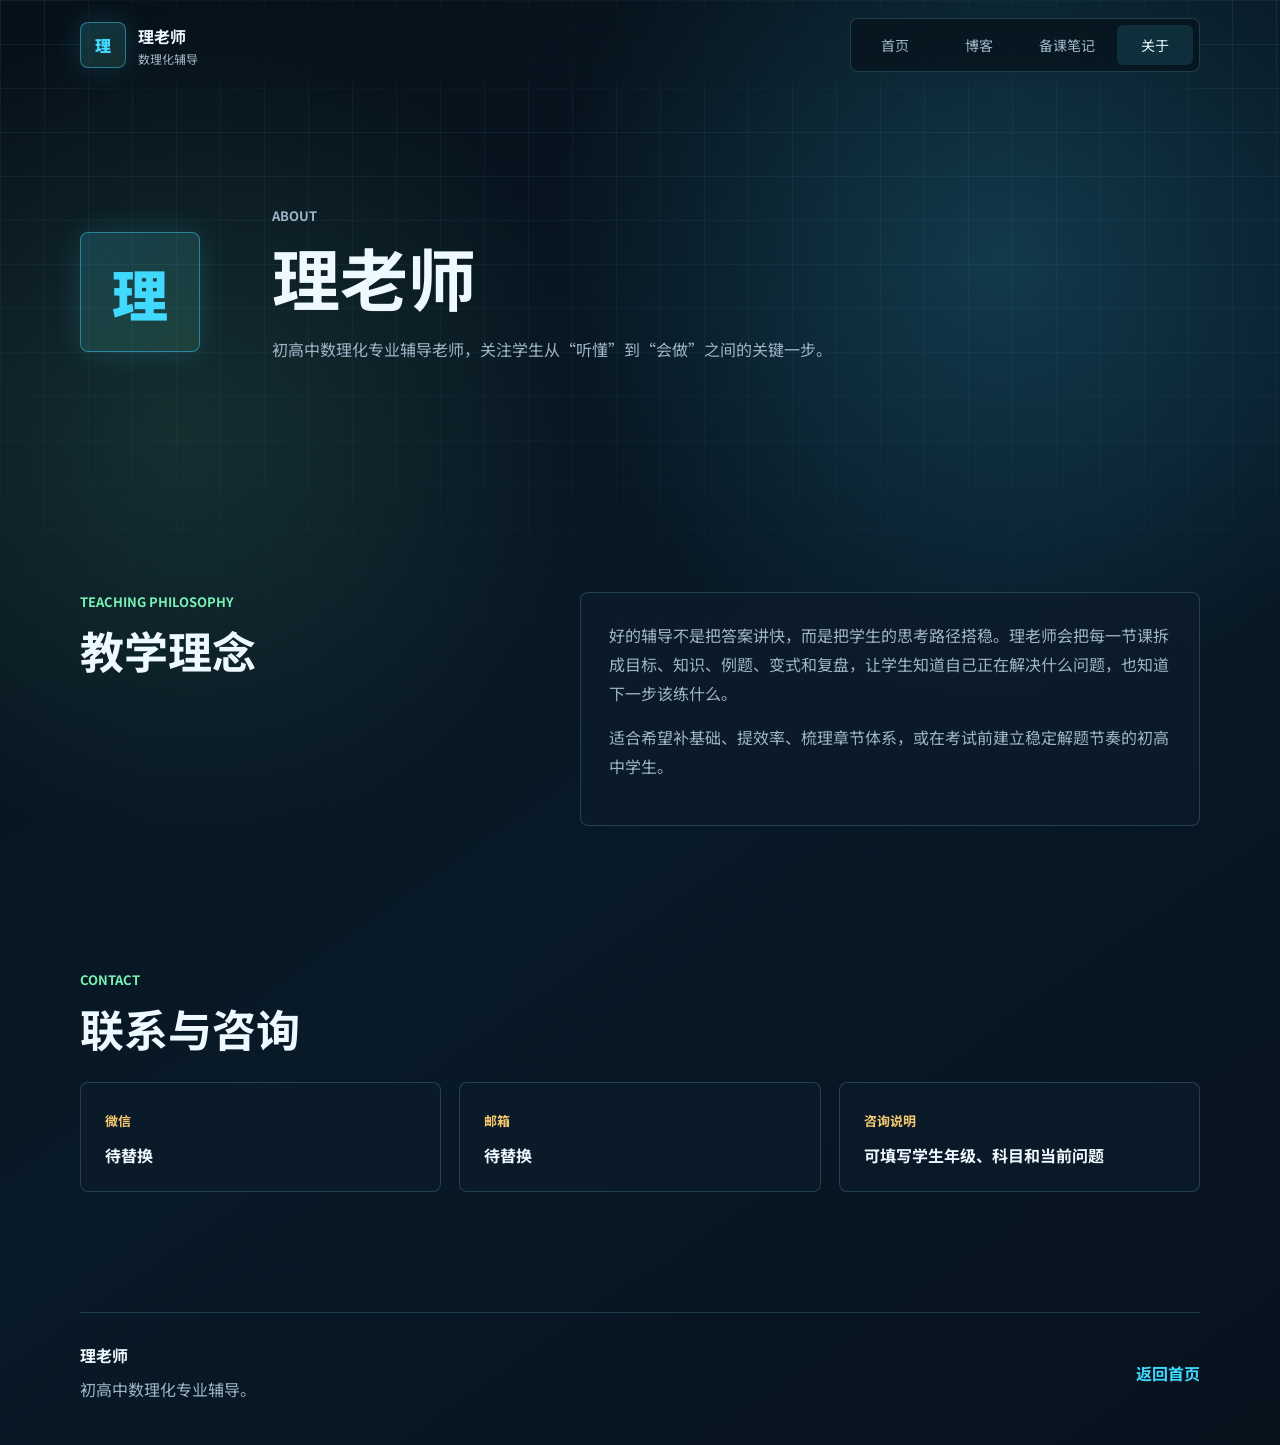
==== about.html @ 70233fdd "move pages to root Commit to master Push origin" ====
<!DOCTYPE html>
<html lang="zh-CN">
<head>
  <meta charset="UTF-8">
  <meta name="viewport" content="width=device-width, initial-scale=1.0">
  <meta name="description" content="关于理老师：初高中数理化专业辅导老师，注重知识体系、思维训练与复盘反馈。">
  <title>关于 | 理老师</title>
  <link rel="preconnect" href="https://fonts.googleapis.com">
  <link rel="preconnect" href="https://fonts.gstatic.com" crossorigin>
  <link href="https://fonts.googleapis.com/css2?family=Noto+Sans+SC:wght@400;500;700;900&display=swap" rel="stylesheet">
  <link rel="stylesheet" href="styles.css">
</head>
<body>
  <div class="site-shell">
    <header class="site-header">
      <a class="brand" href="index.html" aria-label="理老师首页">
        <span class="brand-mark">理</span>
        <span>
          <strong>理老师</strong>
          <small>数理化辅导</small>
        </span>
      </a>
      <button class="nav-toggle" type="button" aria-expanded="false" aria-label="打开导航">
        <span></span>
        <span></span>
      </button>
      <nav class="site-nav" aria-label="主导航">
        <a href="index.html">首页</a>
        <a href="blog.html">博客</a>
        <a href="projects.html">备课笔记</a>
        <a class="active" href="about.html">关于</a>
      </nav>
    </header>

    <main>
      <section class="about-hero">
        <div class="profile-mark" aria-label="理老师文字标识">理</div>
        <div>
          <p class="eyebrow">About</p>
          <h1>理老师</h1>
          <p>初高中数理化专业辅导老师，关注学生从“听懂”到“会做”之间的关键一步。</p>
        </div>
      </section>

      <section class="section split-section">
        <div>
          <p class="eyebrow">Teaching Philosophy</p>
          <h2>教学理念</h2>
        </div>
        <div class="text-panel">
          <p>好的辅导不是把答案讲快，而是把学生的思考路径搭稳。理老师会把每一节课拆成目标、知识、例题、变式和复盘，让学生知道自己正在解决什么问题，也知道下一步该练什么。</p>
          <p>适合希望补基础、提效率、梳理章节体系，或在考试前建立稳定解题节奏的初高中学生。</p>
        </div>
      </section>

      <section class="section">
        <div class="section-heading">
          <p class="eyebrow">Contact</p>
          <h2>联系与咨询</h2>
        </div>
        <div class="contact-grid">
          <div class="contact-card">
            <span>微信</span>
            <strong>待替换</strong>
          </div>
          <div class="contact-card">
            <span>邮箱</span>
            <strong>待替换</strong>
          </div>
          <div class="contact-card">
            <span>咨询说明</span>
            <strong>可填写学生年级、科目和当前问题</strong>
          </div>
        </div>
      </section>
    </main>

    <footer class="site-footer">
      <div>
        <strong>理老师</strong>
        <p>初高中数理化专业辅导。</p>
      </div>
      <a href="index.html">返回首页</a>
    </footer>
  </div>
  <script src="script.js"></script>
</body>
</html>
---- styles.css ----
:root {
  --bg: #061018;
  --panel: rgba(12, 28, 42, 0.78);
  --panel-strong: rgba(18, 42, 58, 0.92);
  --line: rgba(137, 214, 255, 0.2);
  --text: #edf8ff;
  --muted: #9fb4c5;
  --cyan: #42d9ff;
  --green: #78f2b4;
  --gold: #f2c76e;
  --shadow: 0 24px 80px rgba(0, 0, 0, 0.36);
}

* {
  box-sizing: border-box;
}

html {
  scroll-behavior: smooth;
}

body {
  margin: 0;
  min-height: 100vh;
  font-family: "Noto Sans SC", "Microsoft YaHei", sans-serif;
  color: var(--text);
  background:
    radial-gradient(circle at 78% 18%, rgba(66, 217, 255, 0.18), transparent 28rem),
    radial-gradient(circle at 14% 30%, rgba(120, 242, 180, 0.12), transparent 26rem),
    linear-gradient(145deg, #061018 0%, #081927 54%, #07121d 100%);
}

body::before {
  position: fixed;
  inset: 0;
  z-index: -1;
  content: "";
  background-image:
    linear-gradient(rgba(137, 214, 255, 0.08) 1px, transparent 1px),
    linear-gradient(90deg, rgba(137, 214, 255, 0.08) 1px, transparent 1px);
  background-size: 44px 44px;
  mask-image: linear-gradient(to bottom, black, transparent 82%);
}

a {
  color: inherit;
  text-decoration: none;
}

.site-shell {
  width: min(1120px, calc(100% - 32px));
  margin: 0 auto;
}

.site-header {
  position: sticky;
  top: 0;
  z-index: 10;
  display: flex;
  align-items: center;
  justify-content: space-between;
  padding: 18px 0;
  backdrop-filter: blur(18px);
}

.brand {
  display: inline-flex;
  align-items: center;
  gap: 12px;
}

.brand-mark,
.profile-mark {
  display: grid;
  place-items: center;
  width: 46px;
  height: 46px;
  border: 1px solid rgba(66, 217, 255, 0.45);
  border-radius: 8px;
  color: var(--cyan);
  background: linear-gradient(145deg, rgba(66, 217, 255, 0.18), rgba(120, 242, 180, 0.12));
  box-shadow: 0 0 30px rgba(66, 217, 255, 0.16);
  font-weight: 900;
}

.brand strong,
.brand small {
  display: block;
}

.brand small {
  margin-top: 2px;
  color: var(--muted);
  font-size: 12px;
}

.site-nav {
  display: flex;
  gap: 8px;
  padding: 6px;
  border: 1px solid var(--line);
  border-radius: 8px;
  background: rgba(6, 16, 24, 0.66);
}

.site-nav a {
  min-width: 76px;
  padding: 10px 14px;
  border-radius: 6px;
  color: var(--muted);
  font-size: 14px;
  text-align: center;
  transition: 0.2s ease;
}

.site-nav a:hover,
.site-nav a.active {
  color: var(--text);
  background: rgba(66, 217, 255, 0.12);
}

.nav-toggle {
  display: none;
  width: 44px;
  height: 44px;
  border: 1px solid var(--line);
  border-radius: 8px;
  background: rgba(6, 16, 24, 0.66);
}

.nav-toggle span {
  display: block;
  width: 20px;
  height: 2px;
  margin: 5px auto;
  background: var(--text);
}

.hero,
.page-hero,
.about-hero {
  min-height: calc(100vh - 96px);
  display: grid;
  align-items: center;
  gap: 42px;
  padding: 54px 0 80px;
}

.hero {
  grid-template-columns: minmax(0, 1.08fr) minmax(320px, 0.92fr);
}

.page-hero {
  min-height: 420px;
  max-width: 760px;
}

.about-hero {
  grid-template-columns: 150px minmax(0, 1fr);
  min-height: 430px;
}

.project-hero {
  max-width: 820px;
}

.eyebrow {
  margin: 0 0 14px;
  color: var(--green);
  font-size: 13px;
  font-weight: 700;
  letter-spacing: 0;
  text-transform: uppercase;
}

h1,
h2,
h3,
p {
  margin-top: 0;
}

h1 {
  max-width: 760px;
  margin-bottom: 22px;
  font-size: clamp(42px, 7vw, 82px);
  line-height: 1.06;
  letter-spacing: 0;
}

.page-hero h1,
.about-hero h1 {
  font-size: clamp(38px, 6vw, 68px);
}

h2 {
  margin-bottom: 18px;
  font-size: clamp(28px, 4vw, 44px);
  line-height: 1.15;
}

h3 {
  margin-bottom: 12px;
  font-size: 22px;
}

.hero-text,
.page-hero p,
.about-hero p,
.muted,
.feature-card p,
.article-card p,
.timeline p,
.text-panel p,
.site-footer p {
  color: var(--muted);
  line-height: 1.8;
}

.hero-text {
  max-width: 660px;
  font-size: 18px;
}

.hero-actions {
  display: flex;
  flex-wrap: wrap;
  gap: 14px;
  margin-top: 34px;
}

.button {
  display: inline-flex;
  align-items: center;
  justify-content: center;
  min-height: 48px;
  padding: 0 20px;
  border: 1px solid var(--line);
  border-radius: 8px;
  font-weight: 700;
  transition: transform 0.2s ease, border-color 0.2s ease, background 0.2s ease;
}

.button:hover,
.article-card:hover,
.feature-card:hover,
.contact-card:hover {
  transform: translateY(-3px);
}

.button.primary {
  border-color: transparent;
  color: #031018;
  background: linear-gradient(135deg, var(--cyan), var(--green));
}

.button.ghost {
  background: rgba(255, 255, 255, 0.04);
}

.hero-panel {
  position: relative;
  min-height: 430px;
  padding: 28px;
  border: 1px solid var(--line);
  border-radius: 8px;
  overflow: hidden;
  background: linear-gradient(160deg, rgba(12, 28, 42, 0.86), rgba(6, 16, 24, 0.54));
  box-shadow: var(--shadow);
}

.hero-panel::before {
  position: absolute;
  inset: 42px;
  content: "";
  border: 1px solid rgba(66, 217, 255, 0.24);
  border-radius: 50%;
  animation: rotate-slow 18s linear infinite;
}

.hero-panel::after {
  position: absolute;
  inset: 106px;
  content: "";
  border: 1px dashed rgba(120, 242, 180, 0.28);
  border-radius: 50%;
  animation: rotate-slow 24s linear infinite reverse;
}

.orbit-card {
  position: relative;
  z-index: 1;
  max-width: 310px;
  padding: 22px;
  border: 1px solid rgba(66, 217, 255, 0.28);
  border-radius: 8px;
  background: rgba(6, 16, 24, 0.84);
}

.orbit-card p {
  margin-bottom: 10px;
  color: var(--green);
  font-size: 12px;
  font-weight: 700;
}

.signal-dot {
  display: inline-block;
  width: 10px;
  height: 10px;
  margin-bottom: 28px;
  border-radius: 50%;
  background: var(--green);
  box-shadow: 0 0 24px var(--green);
}

.metric-grid {
  position: absolute;
  right: 28px;
  bottom: 28px;
  z-index: 1;
  display: grid;
  grid-template-columns: repeat(3, 1fr);
  gap: 10px;
  width: calc(100% - 56px);
}

.metric-grid div,
.feature-card,
.article-card,
.contact-card,
.text-panel,
.timeline div {
  border: 1px solid var(--line);
  border-radius: 8px;
  background: var(--panel);
}

.metric-grid div {
  padding: 18px 12px;
  text-align: center;
}

.metric-grid strong {
  display: block;
  color: var(--cyan);
  font-size: 30px;
}

.metric-grid span {
  color: var(--muted);
  font-size: 13px;
}

.section {
  padding: 72px 0;
}

.section-heading {
  max-width: 640px;
  margin-bottom: 28px;
}

.feature-grid,
.article-grid,
.contact-grid {
  display: grid;
  grid-template-columns: repeat(3, 1fr);
  gap: 18px;
}

.feature-card,
.article-card,
.contact-card {
  padding: 24px;
  transition: transform 0.2s ease, border-color 0.2s ease;
}

.feature-card span,
.article-meta span,
.contact-card span,
.timeline span {
  color: var(--gold);
  font-size: 13px;
  font-weight: 700;
}

.split-section {
  display: grid;
  grid-template-columns: 0.85fr 1.15fr;
  gap: 42px;
  align-items: start;
}

.article-list {
  display: grid;
  gap: 12px;
}

.article-row {
  display: flex;
  align-items: center;
  gap: 16px;
  min-height: 72px;
  padding: 18px 20px;
  border: 1px solid var(--line);
  border-radius: 8px;
  background: var(--panel);
}

.article-row span {
  flex: 0 0 auto;
  min-width: 48px;
  color: var(--green);
  font-size: 14px;
  font-weight: 700;
}

.article-card {
  min-height: 280px;
  display: flex;
  flex-direction: column;
}

.article-meta {
  display: flex;
  justify-content: space-between;
  gap: 16px;
  margin-bottom: 28px;
  color: var(--muted);
  font-size: 13px;
}

.article-card h2 {
  font-size: 26px;
}

.article-card a {
  margin-top: auto;
  color: var(--cyan);
  font-weight: 700;
}

.timeline {
  display: grid;
  gap: 14px;
}

.timeline div {
  padding: 22px;
}

.timeline strong {
  display: block;
  margin: 8px 0;
  font-size: 20px;
}

.profile-mark {
  width: 120px;
  height: 120px;
  font-size: 56px;
}

.text-panel {
  padding: 28px;
}

.contact-grid {
  grid-template-columns: repeat(3, minmax(0, 1fr));
}

.contact-card strong {
  display: block;
  margin-top: 12px;
  line-height: 1.5;
}

.site-footer {
  display: flex;
  align-items: center;
  justify-content: space-between;
  gap: 20px;
  margin-top: 48px;
  padding: 30px 0 42px;
  border-top: 1px solid var(--line);
}

.site-footer p {
  margin: 8px 0 0;
}

.site-footer a {
  color: var(--cyan);
  font-weight: 700;
}

@keyframes rotate-slow {
  to {
    transform: rotate(360deg);
  }
}

@media (max-width: 860px) {
  .site-shell {
    width: min(100% - 24px, 720px);
  }

  .nav-toggle {
    display: block;
  }

  .site-nav {
    position: absolute;
    top: 76px;
    right: 0;
    left: 0;
    display: none;
    grid-template-columns: 1fr;
    padding: 10px;
  }

  .site-nav.open {
    display: grid;
  }

  .site-nav a {
    min-width: 0;
  }

  .hero,
  .split-section,
  .about-hero {
    grid-template-columns: 1fr;
  }

  .hero,
  .page-hero,
  .about-hero {
    min-height: auto;
    padding: 42px 0 60px;
  }

  .hero-panel {
    min-height: 360px;
  }

  .feature-grid,
  .article-grid,
  .contact-grid {
    grid-template-columns: 1fr;
  }

  .profile-mark {
    width: 96px;
    height: 96px;
    font-size: 44px;
  }
}

@media (max-width: 520px) {
  h1 {
    font-size: 40px;
  }

  .brand small {
    display: none;
  }

  .hero-actions,
  .site-footer {
    align-items: stretch;
    flex-direction: column;
  }

  .metric-grid {
    grid-template-columns: 1fr;
  }

  .hero-panel {
    min-height: 460px;
  }

  .article-row {
    align-items: flex-start;
    flex-direction: column;
  }
}
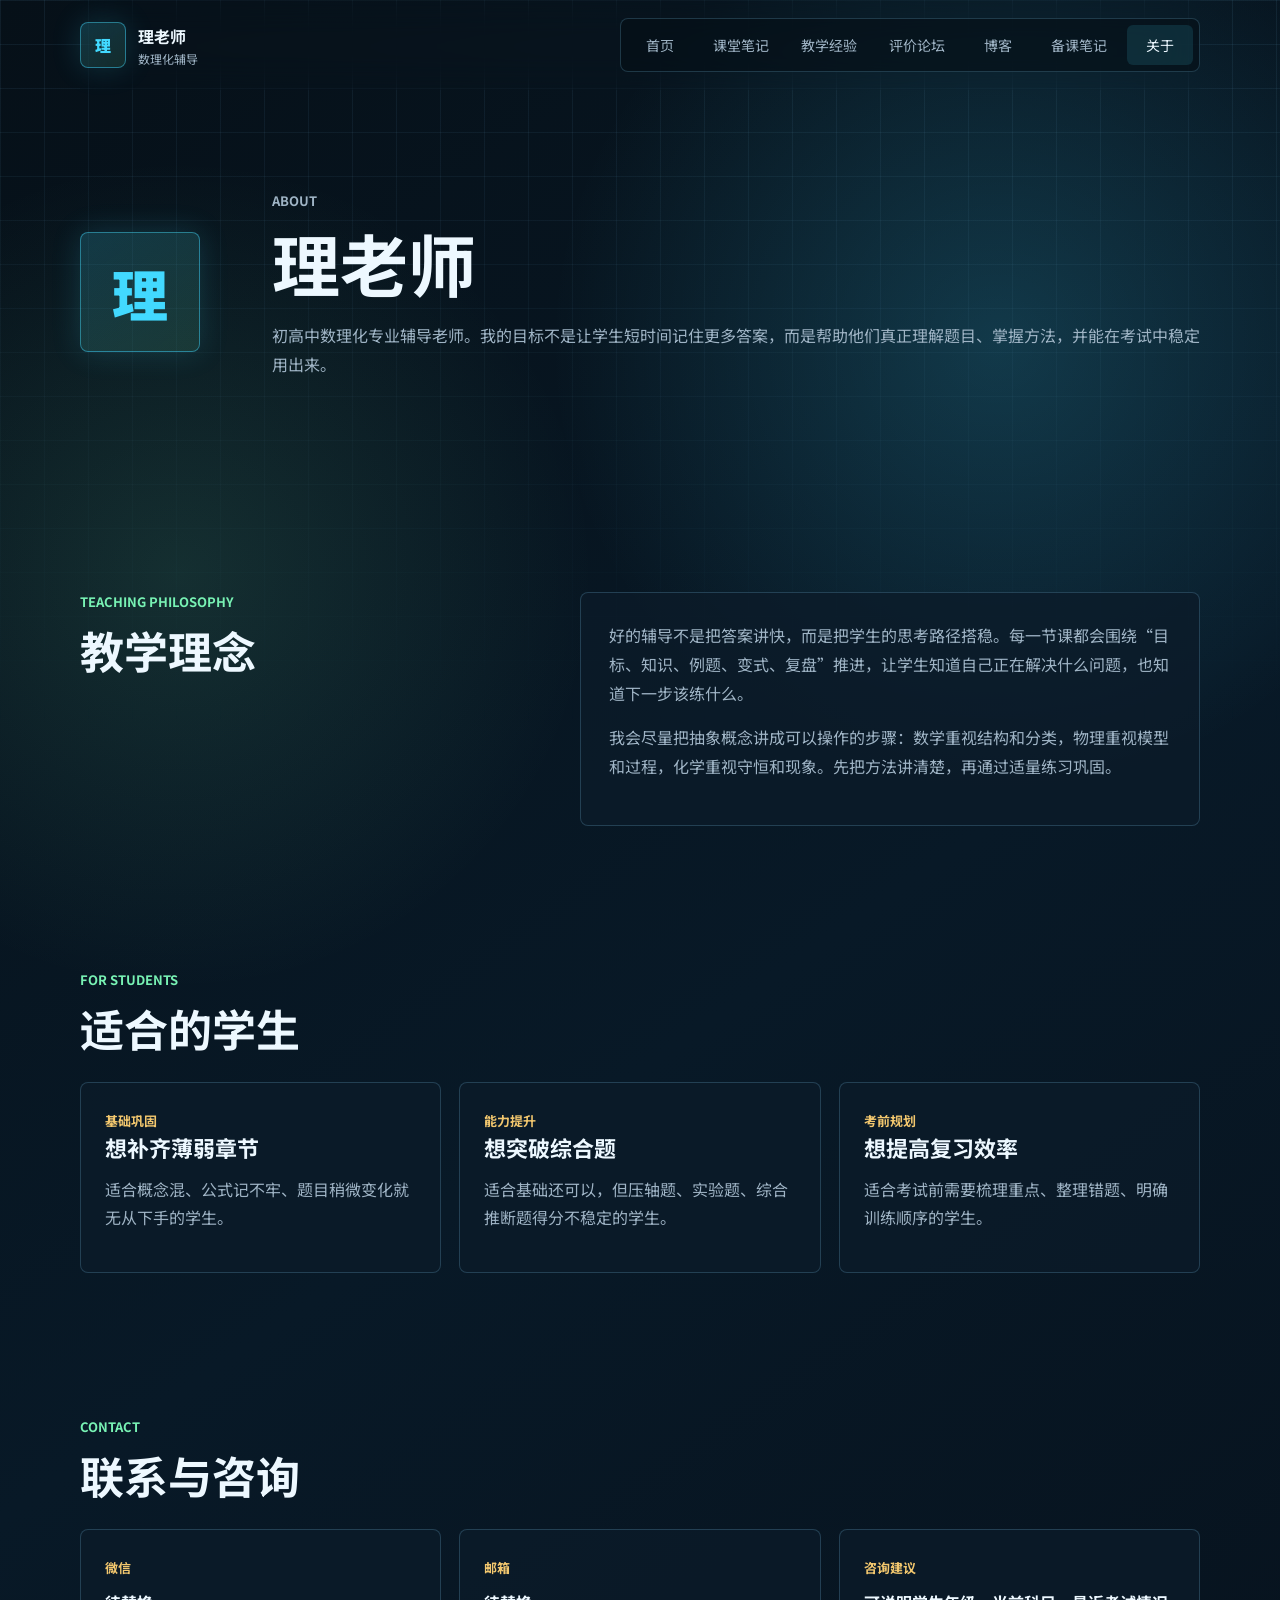
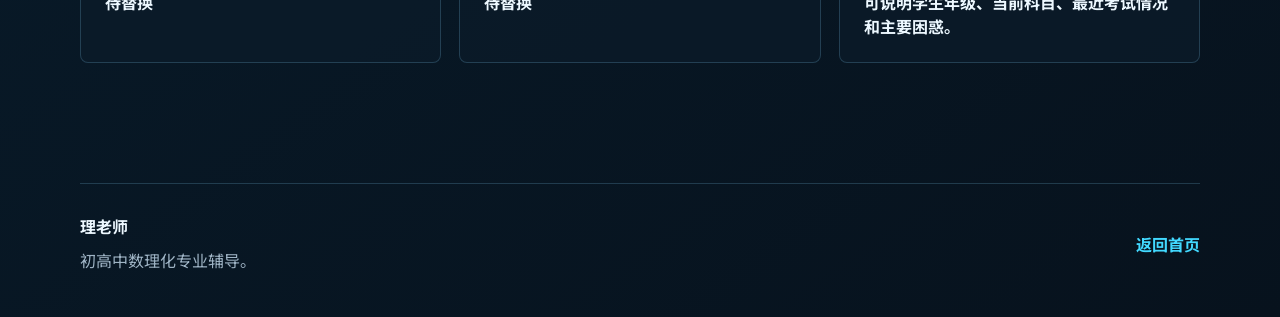
==== commit be6f4976: "更新网页内容" ====
--- a/about.html
+++ b/about.html
@@ -26,6 +26,9 @@
       </button>
       <nav class="site-nav" aria-label="主导航">
         <a href="index.html">首页</a>
+        <a href="notes.html">课堂笔记</a>
+        <a href="experience.html">教学经验</a>
+        <a href="community.html">评价论坛</a>
         <a href="blog.html">博客</a>
         <a href="projects.html">备课笔记</a>
         <a class="active" href="about.html">关于</a>
@@ -38,7 +41,7 @@
         <div>
           <p class="eyebrow">About</p>
           <h1>理老师</h1>
-          <p>初高中数理化专业辅导老师，关注学生从“听懂”到“会做”之间的关键一步。</p>
+          <p>初高中数理化专业辅导老师。我的目标不是让学生短时间记住更多答案，而是帮助他们真正理解题目、掌握方法，并能在考试中稳定用出来。</p>
         </div>
       </section>
 
@@ -48,8 +51,32 @@
           <h2>教学理念</h2>
         </div>
         <div class="text-panel">
-          <p>好的辅导不是把答案讲快，而是把学生的思考路径搭稳。理老师会把每一节课拆成目标、知识、例题、变式和复盘，让学生知道自己正在解决什么问题，也知道下一步该练什么。</p>
-          <p>适合希望补基础、提效率、梳理章节体系，或在考试前建立稳定解题节奏的初高中学生。</p>
+          <p>好的辅导不是把答案讲快，而是把学生的思考路径搭稳。每一节课都会围绕“目标、知识、例题、变式、复盘”推进，让学生知道自己正在解决什么问题，也知道下一步该练什么。</p>
+          <p>我会尽量把抽象概念讲成可以操作的步骤：数学重视结构和分类，物理重视模型和过程，化学重视守恒和现象。先把方法讲清楚，再通过适量练习巩固。</p>
+        </div>
+      </section>
+
+      <section class="section">
+        <div class="section-heading">
+          <p class="eyebrow">For Students</p>
+          <h2>适合的学生</h2>
+        </div>
+        <div class="feature-grid">
+          <article class="feature-card">
+            <span>基础巩固</span>
+            <h3>想补齐薄弱章节</h3>
+            <p>适合概念混、公式记不牢、题目稍微变化就无从下手的学生。</p>
+          </article>
+          <article class="feature-card">
+            <span>能力提升</span>
+            <h3>想突破综合题</h3>
+            <p>适合基础还可以，但压轴题、实验题、综合推断题得分不稳定的学生。</p>
+          </article>
+          <article class="feature-card">
+            <span>考前规划</span>
+            <h3>想提高复习效率</h3>
+            <p>适合考试前需要梳理重点、整理错题、明确训练顺序的学生。</p>
+          </article>
         </div>
       </section>
 
@@ -68,8 +95,8 @@
             <strong>待替换</strong>
           </div>
           <div class="contact-card">
-            <span>咨询说明</span>
-            <strong>可填写学生年级、科目和当前问题</strong>
+            <span>咨询建议</span>
+            <strong>可说明学生年级、当前科目、最近考试情况和主要困惑。</strong>
           </div>
         </div>
       </section>
--- a/styles.css
+++ b/styles.css
@@ -104,8 +104,8 @@
 }
 
 .site-nav a {
-  min-width: 76px;
-  padding: 10px 14px;
+  min-width: 66px;
+  padding: 10px 12px;
   border-radius: 6px;
   color: var(--muted);
   font-size: 14px;
@@ -244,7 +244,10 @@
 .button:hover,
 .article-card:hover,
 .feature-card:hover,
-.contact-card:hover {
+.contact-card:hover,
+.note-preview-card:hover,
+.review-grid article:hover,
+.experience-grid article:hover {
   transform: translateY(-3px);
 }
 
@@ -330,7 +333,10 @@
 .article-card,
 .contact-card,
 .text-panel,
-.timeline div {
+.timeline div,
+.process-card,
+.note-layout div,
+.tag-cloud span {
   border: 1px solid var(--line);
   border-radius: 8px;
   background: var(--panel);
@@ -361,9 +367,166 @@
   margin-bottom: 28px;
 }
 
+.cinema-section {
+  display: grid;
+  grid-template-columns: 0.82fr 1.18fr;
+  gap: 34px;
+  align-items: center;
+}
+
+.lesson-video {
+  position: relative;
+  min-height: 390px;
+  overflow: hidden;
+  border: 1px solid rgba(66, 217, 255, 0.32);
+  border-radius: 8px;
+  background:
+    radial-gradient(circle at 18% 20%, rgba(120, 242, 180, 0.16), transparent 18rem),
+    linear-gradient(135deg, rgba(7, 20, 31, 0.96), rgba(11, 34, 50, 0.88));
+  box-shadow: var(--shadow);
+}
+
+.lesson-video::before {
+  position: absolute;
+  inset: 62px 34px 92px;
+  content: "";
+  border: 1px solid rgba(137, 214, 255, 0.22);
+  background-image:
+    linear-gradient(rgba(66, 217, 255, 0.12) 1px, transparent 1px),
+    linear-gradient(90deg, rgba(66, 217, 255, 0.12) 1px, transparent 1px);
+  background-size: 30px 30px;
+  transform: perspective(500px) rotateX(58deg);
+  transform-origin: center bottom;
+}
+
+.lesson-video::after {
+  position: absolute;
+  inset: 0;
+  content: "";
+  background: linear-gradient(120deg, transparent 0%, rgba(66, 217, 255, 0.18) 45%, transparent 62%);
+  transform: translateX(-100%);
+  animation: light-sweep 5s ease-in-out infinite;
+}
+
+.video-topbar {
+  position: relative;
+  z-index: 1;
+  display: flex;
+  align-items: center;
+  gap: 8px;
+  padding: 16px 18px;
+  border-bottom: 1px solid var(--line);
+  background: rgba(6, 16, 24, 0.68);
+}
+
+.video-topbar span {
+  width: 10px;
+  height: 10px;
+  border-radius: 50%;
+  background: var(--cyan);
+}
+
+.video-topbar span:nth-child(2) {
+  background: var(--green);
+}
+
+.video-topbar span:nth-child(3) {
+  background: var(--gold);
+}
+
+.video-topbar strong {
+  margin-left: 8px;
+  color: var(--muted);
+  font-size: 13px;
+}
+
+.formula-stream b {
+  position: absolute;
+  z-index: 1;
+  color: rgba(237, 248, 255, 0.88);
+  font-size: clamp(18px, 3vw, 32px);
+  text-shadow: 0 0 20px rgba(66, 217, 255, 0.42);
+  animation: float-formula 7s ease-in-out infinite;
+}
+
+.formula-stream b:nth-child(1) {
+  top: 108px;
+  left: 48px;
+}
+
+.formula-stream b:nth-child(2) {
+  top: 178px;
+  right: 74px;
+  animation-delay: -1.5s;
+}
+
+.formula-stream b:nth-child(3) {
+  bottom: 118px;
+  left: 96px;
+  animation-delay: -3s;
+}
+
+.formula-stream b:nth-child(4) {
+  right: 46px;
+  bottom: 154px;
+  animation-delay: -4.5s;
+}
+
+.scan-line {
+  position: absolute;
+  z-index: 1;
+  left: 0;
+  right: 0;
+  top: 96px;
+  height: 2px;
+  background: linear-gradient(90deg, transparent, var(--green), transparent);
+  box-shadow: 0 0 28px rgba(120, 242, 180, 0.7);
+  animation: scan-board 4.2s ease-in-out infinite;
+}
+
+.video-caption {
+  position: absolute;
+  right: 18px;
+  bottom: 18px;
+  left: 18px;
+  z-index: 2;
+  padding: 18px;
+  border: 1px solid var(--line);
+  border-radius: 8px;
+  background: rgba(6, 16, 24, 0.82);
+  backdrop-filter: blur(14px);
+}
+
+.video-caption span,
+.trust-grid span,
+.note-preview-card span,
+.forum-post span,
+.review-grid .stars,
+.experience-grid span {
+  color: var(--green);
+  font-size: 13px;
+  font-weight: 700;
+}
+
+.video-caption strong {
+  display: block;
+  margin: 8px 0;
+  font-size: 22px;
+}
+
+.video-caption p {
+  margin-bottom: 0;
+  color: var(--muted);
+  line-height: 1.7;
+}
+
 .feature-grid,
 .article-grid,
-.contact-grid {
+.contact-grid,
+.process-grid,
+.note-preview-grid,
+.review-grid,
+.experience-grid {
   display: grid;
   grid-template-columns: repeat(3, 1fr);
   gap: 18px;
@@ -371,18 +534,92 @@
 
 .feature-card,
 .article-card,
-.contact-card {
+.contact-card,
+.process-card,
+.note-preview-card,
+.review-grid article,
+.experience-grid article,
+.forum-post,
+.forum-form,
+.lesson-note,
+.faq-list details {
   padding: 24px;
   transition: transform 0.2s ease, border-color 0.2s ease;
+}
+
+.note-preview-card,
+.review-grid article,
+.experience-grid article,
+.forum-post,
+.forum-form,
+.lesson-note,
+.faq-list details,
+.reader-tabs {
+  border: 1px solid var(--line);
+  border-radius: 8px;
+  background: var(--panel);
 }
 
 .feature-card span,
 .article-meta span,
 .contact-card span,
-.timeline span {
+.timeline span,
+.process-card span,
+.note-layout span {
   color: var(--gold);
   font-size: 13px;
   font-weight: 700;
+}
+
+.process-grid {
+  grid-template-columns: repeat(4, 1fr);
+}
+
+.experience-grid {
+  grid-template-columns: repeat(4, 1fr);
+}
+
+.experience-grid article:nth-child(7) {
+  grid-column: span 2;
+}
+
+.process-card strong {
+  display: block;
+  margin: 12px 0 10px;
+  font-size: 20px;
+}
+
+.process-card p,
+.note-layout p,
+.note-preview-card p,
+.review-grid p,
+.experience-grid p,
+.forum-post p,
+.faq-list p {
+  margin-bottom: 0;
+  color: var(--muted);
+  line-height: 1.75;
+}
+
+.note-preview-card strong,
+.trust-grid strong,
+.experience-grid strong,
+.forum-post strong {
+  display: block;
+  margin: 10px 0;
+  font-size: 20px;
+}
+
+.trust-grid {
+  display: grid;
+  gap: 14px;
+}
+
+.trust-grid a {
+  padding: 22px;
+  border: 1px solid var(--line);
+  border-radius: 8px;
+  background: var(--panel);
 }
 
 .split-section {
@@ -422,6 +659,18 @@
   flex-direction: column;
 }
 
+.article-grid.expanded .article-card {
+  min-height: 430px;
+}
+
+.article-grid.expanded .article-card h2 {
+  min-height: 64px;
+}
+
+.article-grid.expanded .article-card p + p {
+  margin-top: 8px;
+}
+
 .article-meta {
   display: flex;
   justify-content: space-between;
@@ -474,6 +723,174 @@
   display: block;
   margin-top: 12px;
   line-height: 1.5;
+}
+
+.note-reader {
+  display: grid;
+  gap: 18px;
+  padding-bottom: 72px;
+}
+
+.reader-tabs {
+  display: flex;
+  flex-wrap: wrap;
+  gap: 10px;
+  padding: 10px;
+}
+
+.tab-button {
+  min-height: 44px;
+  padding: 0 18px;
+  border: 1px solid transparent;
+  border-radius: 6px;
+  color: var(--muted);
+  background: transparent;
+  font: inherit;
+  font-weight: 700;
+  cursor: pointer;
+}
+
+.tab-button.active,
+.tab-button:hover {
+  color: var(--text);
+  border-color: var(--line);
+  background: rgba(66, 217, 255, 0.12);
+}
+
+.lesson-note {
+  display: none;
+  overflow: hidden;
+  padding: 0;
+}
+
+.lesson-note.active {
+  display: block;
+  animation: note-in 0.35s ease;
+}
+
+.note-header {
+  padding: 30px;
+  border-bottom: 1px solid var(--line);
+  background: linear-gradient(135deg, rgba(66, 217, 255, 0.12), rgba(120, 242, 180, 0.08));
+}
+
+.note-header span {
+  color: var(--green);
+  font-weight: 700;
+}
+
+.note-header h2 {
+  margin: 12px 0;
+}
+
+.note-header p {
+  margin-bottom: 0;
+  color: var(--muted);
+  line-height: 1.8;
+}
+
+.note-body {
+  display: grid;
+  grid-template-columns: repeat(2, 1fr);
+  gap: 1px;
+  background: var(--line);
+}
+
+.note-body section {
+  padding: 26px;
+  background: rgba(6, 16, 24, 0.82);
+}
+
+.note-body h3 {
+  color: var(--cyan);
+}
+
+.note-body p {
+  margin-bottom: 0;
+  color: var(--muted);
+  line-height: 1.8;
+}
+
+.faq-list {
+  display: grid;
+  gap: 14px;
+}
+
+.faq-list summary {
+  cursor: pointer;
+  font-weight: 700;
+}
+
+.faq-list p {
+  margin-top: 12px;
+}
+
+.review-grid article {
+  min-height: 230px;
+}
+
+.review-grid strong {
+  display: block;
+  margin-top: 18px;
+  color: var(--text);
+}
+
+.forum-panel {
+  display: grid;
+  gap: 14px;
+}
+
+.forum-form {
+  display: grid;
+  gap: 12px;
+}
+
+.forum-form label {
+  color: var(--green);
+  font-weight: 700;
+}
+
+.forum-form textarea {
+  width: 100%;
+  resize: vertical;
+  border: 1px solid var(--line);
+  border-radius: 8px;
+  padding: 14px;
+  color: var(--text);
+  background: rgba(6, 16, 24, 0.82);
+  font: inherit;
+  line-height: 1.6;
+}
+
+.forum-form textarea:focus {
+  outline: 2px solid rgba(66, 217, 255, 0.4);
+  outline-offset: 2px;
+}
+
+.tag-cloud {
+  display: flex;
+  flex-wrap: wrap;
+  gap: 12px;
+}
+
+.tag-cloud span {
+  padding: 12px 16px;
+  color: var(--text);
+}
+
+.note-layout {
+  display: grid;
+  grid-template-columns: repeat(4, 1fr);
+  gap: 18px;
+}
+
+.note-layout div {
+  padding: 22px;
+}
+
+.note-layout span {
+  display: block;
+  margin-bottom: 12px;
 }
 
 .site-footer {
@@ -501,6 +918,46 @@
   }
 }
 
+@keyframes light-sweep {
+  0%, 35% {
+    transform: translateX(-100%);
+  }
+  65%, 100% {
+    transform: translateX(100%);
+  }
+}
+
+@keyframes float-formula {
+  0%, 100% {
+    transform: translateY(0) scale(1);
+    opacity: 0.72;
+  }
+  50% {
+    transform: translateY(-16px) scale(1.04);
+    opacity: 1;
+  }
+}
+
+@keyframes scan-board {
+  0%, 100% {
+    top: 86px;
+  }
+  50% {
+    top: 278px;
+  }
+}
+
+@keyframes note-in {
+  from {
+    opacity: 0;
+    transform: translateY(10px);
+  }
+  to {
+    opacity: 1;
+    transform: translateY(0);
+  }
+}
+
 @media (max-width: 860px) {
   .site-shell {
     width: min(100% - 24px, 720px);
@@ -530,7 +987,8 @@
 
   .hero,
   .split-section,
-  .about-hero {
+  .about-hero,
+  .cinema-section {
     grid-template-columns: 1fr;
   }
 
@@ -547,8 +1005,23 @@
 
   .feature-grid,
   .article-grid,
-  .contact-grid {
+  .contact-grid,
+  .process-grid,
+  .note-layout,
+  .note-preview-grid,
+  .review-grid,
+  .experience-grid,
+  .note-body {
     grid-template-columns: 1fr;
+  }
+
+  .experience-grid article:nth-child(7) {
+    grid-column: span 1;
+  }
+
+  .article-grid.expanded .article-card,
+  .article-grid.expanded .article-card h2 {
+    min-height: 0;
   }
 
   .profile-mark {
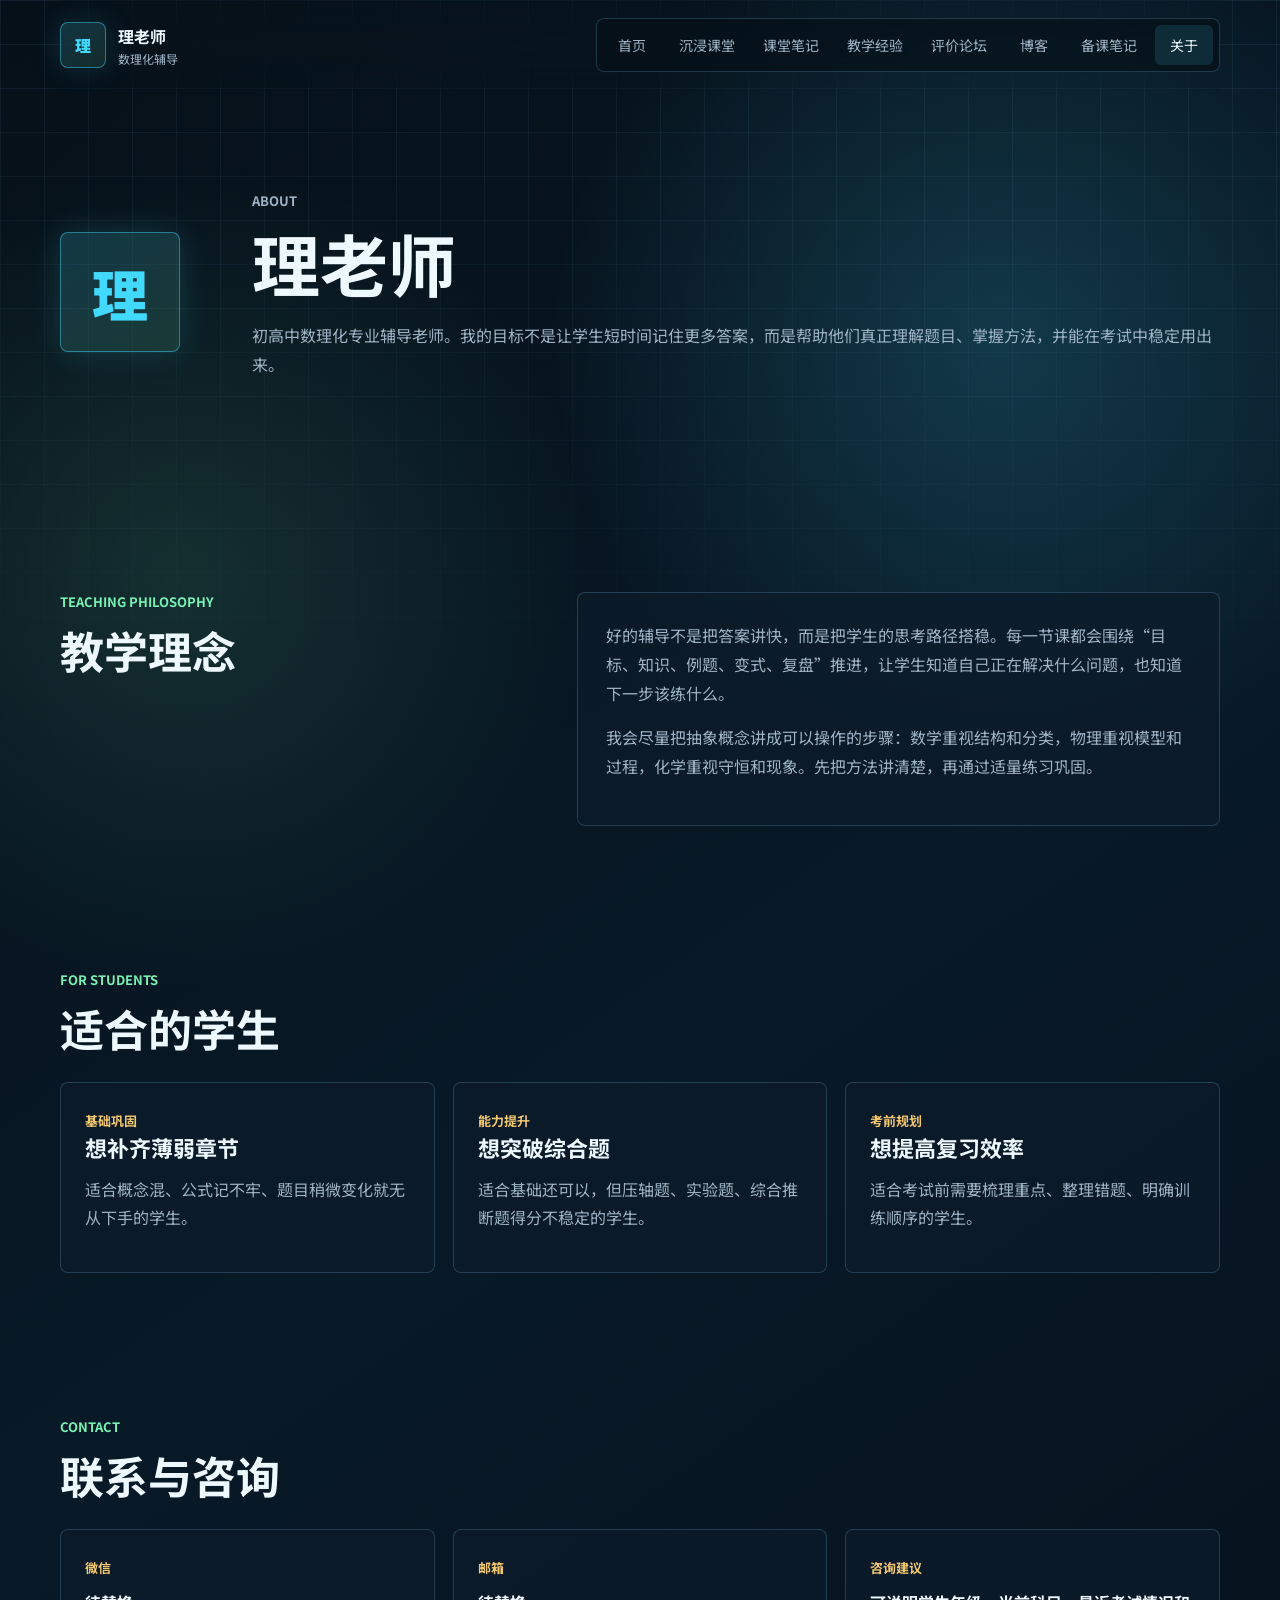
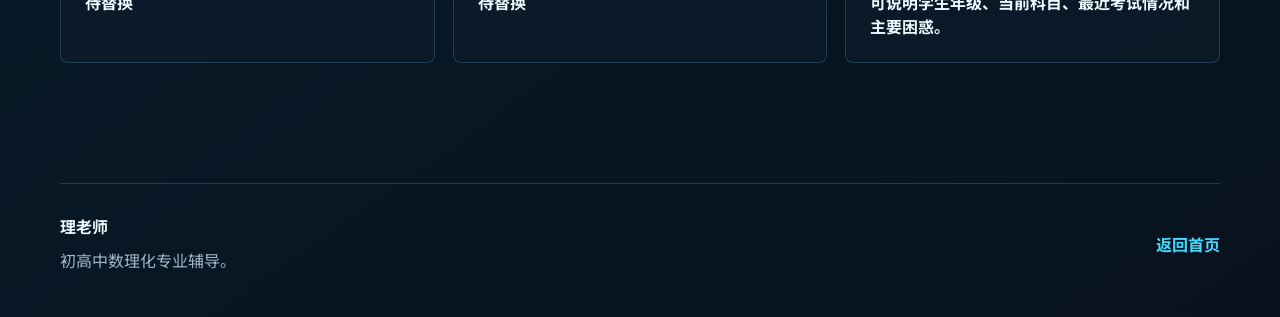
==== commit 59411ae0: "更新" ====
--- a/about.html
+++ b/about.html
@@ -26,6 +26,7 @@
       </button>
       <nav class="site-nav" aria-label="主导航">
         <a href="index.html">首页</a>
+        <a href="classroom.html">沉浸课堂</a>
         <a href="notes.html">课堂笔记</a>
         <a href="experience.html">教学经验</a>
         <a href="community.html">评价论坛</a>
--- a/styles.css
+++ b/styles.css
@@ -22,6 +22,7 @@
 body {
   margin: 0;
   min-height: 100vh;
+  overflow-x: hidden;
   font-family: "Noto Sans SC", "Microsoft YaHei", sans-serif;
   color: var(--text);
   background:
@@ -48,7 +49,7 @@
 }
 
 .site-shell {
-  width: min(1120px, calc(100% - 32px));
+  width: min(1160px, calc(100% - 32px));
   margin: 0 auto;
 }
 
@@ -96,6 +97,8 @@
 
 .site-nav {
   display: flex;
+  flex-wrap: wrap;
+  justify-content: flex-end;
   gap: 8px;
   padding: 6px;
   border: 1px solid var(--line);
@@ -104,8 +107,8 @@
 }
 
 .site-nav a {
-  min-width: 66px;
-  padding: 10px 12px;
+  min-width: 58px;
+  padding: 10px 10px;
   border-radius: 6px;
   color: var(--muted);
   font-size: 14px;
@@ -147,7 +150,7 @@
 }
 
 .hero {
-  grid-template-columns: minmax(0, 1.08fr) minmax(320px, 0.92fr);
+  grid-template-columns: minmax(0, 1fr) minmax(320px, 0.92fr);
 }
 
 .page-hero {
@@ -367,6 +370,10 @@
   margin-bottom: 28px;
 }
 
+.wide-heading {
+  max-width: 820px;
+}
+
 .cinema-section {
   display: grid;
   grid-template-columns: 0.82fr 1.18fr;
@@ -518,6 +525,228 @@
   margin-bottom: 0;
   color: var(--muted);
   line-height: 1.7;
+}
+
+.model-lab-section {
+  position: relative;
+}
+
+.model-lab-section::before {
+  position: absolute;
+  inset: 32px 0 auto;
+  height: 1px;
+  content: "";
+  background: linear-gradient(90deg, transparent, rgba(66, 217, 255, 0.48), transparent);
+}
+
+.model-lab-grid {
+  display: grid;
+  grid-template-columns: minmax(0, 1.05fr) minmax(0, 0.95fr);
+  gap: 18px;
+}
+
+.model-card {
+  position: relative;
+  min-height: 390px;
+  overflow: hidden;
+  border: 1px solid rgba(137, 214, 255, 0.24);
+  border-radius: 8px;
+  background:
+    linear-gradient(145deg, rgba(14, 34, 49, 0.86), rgba(6, 16, 24, 0.78)),
+    radial-gradient(circle at 20% 18%, rgba(66, 217, 255, 0.16), transparent 18rem);
+  box-shadow: var(--shadow);
+  transition: transform 0.22s ease, border-color 0.22s ease;
+}
+
+.model-card:hover {
+  transform: translateY(-4px);
+  border-color: rgba(66, 217, 255, 0.54);
+}
+
+.model-card::before {
+  position: absolute;
+  inset: 0;
+  content: "";
+  background-image:
+    linear-gradient(rgba(137, 214, 255, 0.06) 1px, transparent 1px),
+    linear-gradient(90deg, rgba(137, 214, 255, 0.06) 1px, transparent 1px);
+  background-size: 28px 28px;
+  mask-image: linear-gradient(to bottom, black, transparent 86%);
+}
+
+.model-card::after {
+  position: absolute;
+  inset: -40% auto auto -20%;
+  width: 220px;
+  height: 220px;
+  content: "";
+  border-radius: 50%;
+  background: rgba(120, 242, 180, 0.1);
+  filter: blur(30px);
+  animation: model-glow 7s ease-in-out infinite;
+}
+
+.featured-model {
+  grid-row: span 2;
+  min-height: 600px;
+}
+
+.wide-model {
+  grid-column: span 1;
+}
+
+.model-copy {
+  position: relative;
+  z-index: 2;
+  padding: 24px 24px 0;
+}
+
+.model-copy span {
+  color: var(--green);
+  font-size: 13px;
+  font-weight: 700;
+}
+
+.model-copy h3 {
+  margin: 10px 0 10px;
+}
+
+.model-copy p {
+  max-width: 560px;
+  margin-bottom: 0;
+  color: var(--muted);
+  line-height: 1.75;
+}
+
+.model-canvas {
+  position: absolute;
+  inset: auto 0 0;
+  z-index: 1;
+  width: 100%;
+  height: 70%;
+  display: block;
+}
+
+.featured-model .model-canvas {
+  height: 76%;
+}
+
+.real-class-hero {
+  display: grid;
+  grid-template-columns: 0.82fr 1.18fr;
+  gap: 28px;
+  align-items: center;
+  padding: 28px;
+  border: 1px solid rgba(137, 214, 255, 0.24);
+  border-radius: 8px;
+  background:
+    linear-gradient(145deg, rgba(14, 34, 49, 0.82), rgba(6, 16, 24, 0.72)),
+    radial-gradient(circle at 82% 20%, rgba(66, 217, 255, 0.14), transparent 22rem);
+  box-shadow: var(--shadow);
+}
+
+.real-class-cover {
+  position: relative;
+  display: block;
+  overflow: hidden;
+  border: 1px solid var(--line);
+  border-radius: 8px;
+  aspect-ratio: 16 / 9;
+  background: var(--panel);
+}
+
+.real-class-cover img,
+.classroom-visual img,
+.classroom-gallery img {
+  width: 100%;
+  height: 100%;
+  display: block;
+  object-fit: cover;
+}
+
+.real-class-cover span {
+  position: absolute;
+  right: 16px;
+  bottom: 16px;
+  padding: 10px 14px;
+  border: 1px solid rgba(66, 217, 255, 0.42);
+  border-radius: 8px;
+  color: var(--text);
+  background: rgba(6, 16, 24, 0.76);
+  backdrop-filter: blur(12px);
+  font-weight: 700;
+}
+
+.classroom-hero {
+  min-height: calc(100vh - 96px);
+  display: grid;
+  grid-template-columns: 0.82fr 1.18fr;
+  gap: 34px;
+  align-items: center;
+  padding: 54px 0 80px;
+}
+
+.classroom-copy p {
+  color: var(--muted);
+  line-height: 1.8;
+}
+
+.classroom-visual {
+  position: relative;
+  overflow: hidden;
+  border: 1px solid rgba(66, 217, 255, 0.34);
+  border-radius: 8px;
+  aspect-ratio: 16 / 9;
+  background: var(--panel);
+  box-shadow: var(--shadow);
+}
+
+.classroom-visual::after {
+  position: absolute;
+  inset: 0;
+  content: "";
+  background: linear-gradient(120deg, transparent, rgba(66, 217, 255, 0.16), transparent);
+  transform: translateX(-100%);
+  animation: light-sweep 5s ease-in-out infinite;
+}
+
+.classroom-gallery {
+  display: grid;
+  grid-template-columns: repeat(3, 1fr);
+  gap: 18px;
+}
+
+.classroom-gallery article {
+  overflow: hidden;
+  border: 1px solid var(--line);
+  border-radius: 8px;
+  background: var(--panel);
+  transition: transform 0.22s ease, border-color 0.22s ease;
+}
+
+.classroom-gallery article:hover {
+  transform: translateY(-4px);
+  border-color: rgba(66, 217, 255, 0.5);
+}
+
+.classroom-gallery img {
+  aspect-ratio: 16 / 9;
+}
+
+.classroom-gallery div {
+  padding: 22px;
+}
+
+.classroom-gallery span {
+  color: var(--green);
+  font-size: 13px;
+  font-weight: 700;
+}
+
+.classroom-gallery p {
+  margin-bottom: 0;
+  color: var(--muted);
+  line-height: 1.75;
 }
 
 .feature-grid,
@@ -958,23 +1187,46 @@
   }
 }
 
+@keyframes model-glow {
+  0%, 100% {
+    transform: translate(0, 0);
+    opacity: 0.45;
+  }
+  50% {
+    transform: translate(80px, 46px);
+    opacity: 0.9;
+  }
+}
+
 @media (max-width: 860px) {
   .site-shell {
     width: min(100% - 24px, 720px);
   }
 
+  .site-header {
+    padding: 14px 0;
+  }
+
+  .brand-mark {
+    width: 42px;
+    height: 42px;
+  }
+
   .nav-toggle {
     display: block;
   }
 
   .site-nav {
     position: absolute;
-    top: 76px;
+    top: 70px;
     right: 0;
     left: 0;
     display: none;
     grid-template-columns: 1fr;
     padding: 10px;
+    max-height: calc(100vh - 88px);
+    overflow-y: auto;
+    box-shadow: var(--shadow);
   }
 
   .site-nav.open {
@@ -988,15 +1240,35 @@
   .hero,
   .split-section,
   .about-hero,
-  .cinema-section {
+  .cinema-section,
+  .model-lab-grid,
+  .real-class-hero,
+  .classroom-hero,
+  .classroom-gallery {
     grid-template-columns: 1fr;
+  }
+
+  .featured-model,
+  .wide-model {
+    grid-column: auto;
+    grid-row: auto;
+    min-height: 430px;
+  }
+
+  .model-card {
+    min-height: 390px;
   }
 
   .hero,
   .page-hero,
-  .about-hero {
+  .about-hero,
+  .classroom-hero {
     min-height: auto;
     padding: 42px 0 60px;
+  }
+
+  .real-class-hero {
+    padding: 18px;
   }
 
   .hero-panel {
@@ -1011,7 +1283,8 @@
   .note-preview-grid,
   .review-grid,
   .experience-grid,
-  .note-body {
+  .note-body,
+  .classroom-gallery {
     grid-template-columns: 1fr;
   }
 
@@ -1033,7 +1306,12 @@
 
 @media (max-width: 520px) {
   h1 {
-    font-size: 40px;
+    font-size: 36px;
+    line-height: 1.12;
+  }
+
+  h2 {
+    font-size: 28px;
   }
 
   .brand small {
@@ -1046,12 +1324,44 @@
     flex-direction: column;
   }
 
+  .section {
+    padding: 52px 0;
+  }
+
+  .hero-text,
+  .page-hero p,
+  .about-hero p,
+  .classroom-copy p {
+    font-size: 16px;
+  }
+
+  .button {
+    width: 100%;
+  }
+
   .metric-grid {
     grid-template-columns: 1fr;
   }
 
   .hero-panel {
-    min-height: 460px;
+    min-height: 420px;
+  }
+
+  .lesson-video {
+    min-height: 360px;
+  }
+
+  .featured-model,
+  .wide-model,
+  .model-card {
+    min-height: 360px;
+  }
+
+  .real-class-cover span {
+    right: 10px;
+    bottom: 10px;
+    padding: 8px 10px;
+    font-size: 13px;
   }
 
   .article-row {
